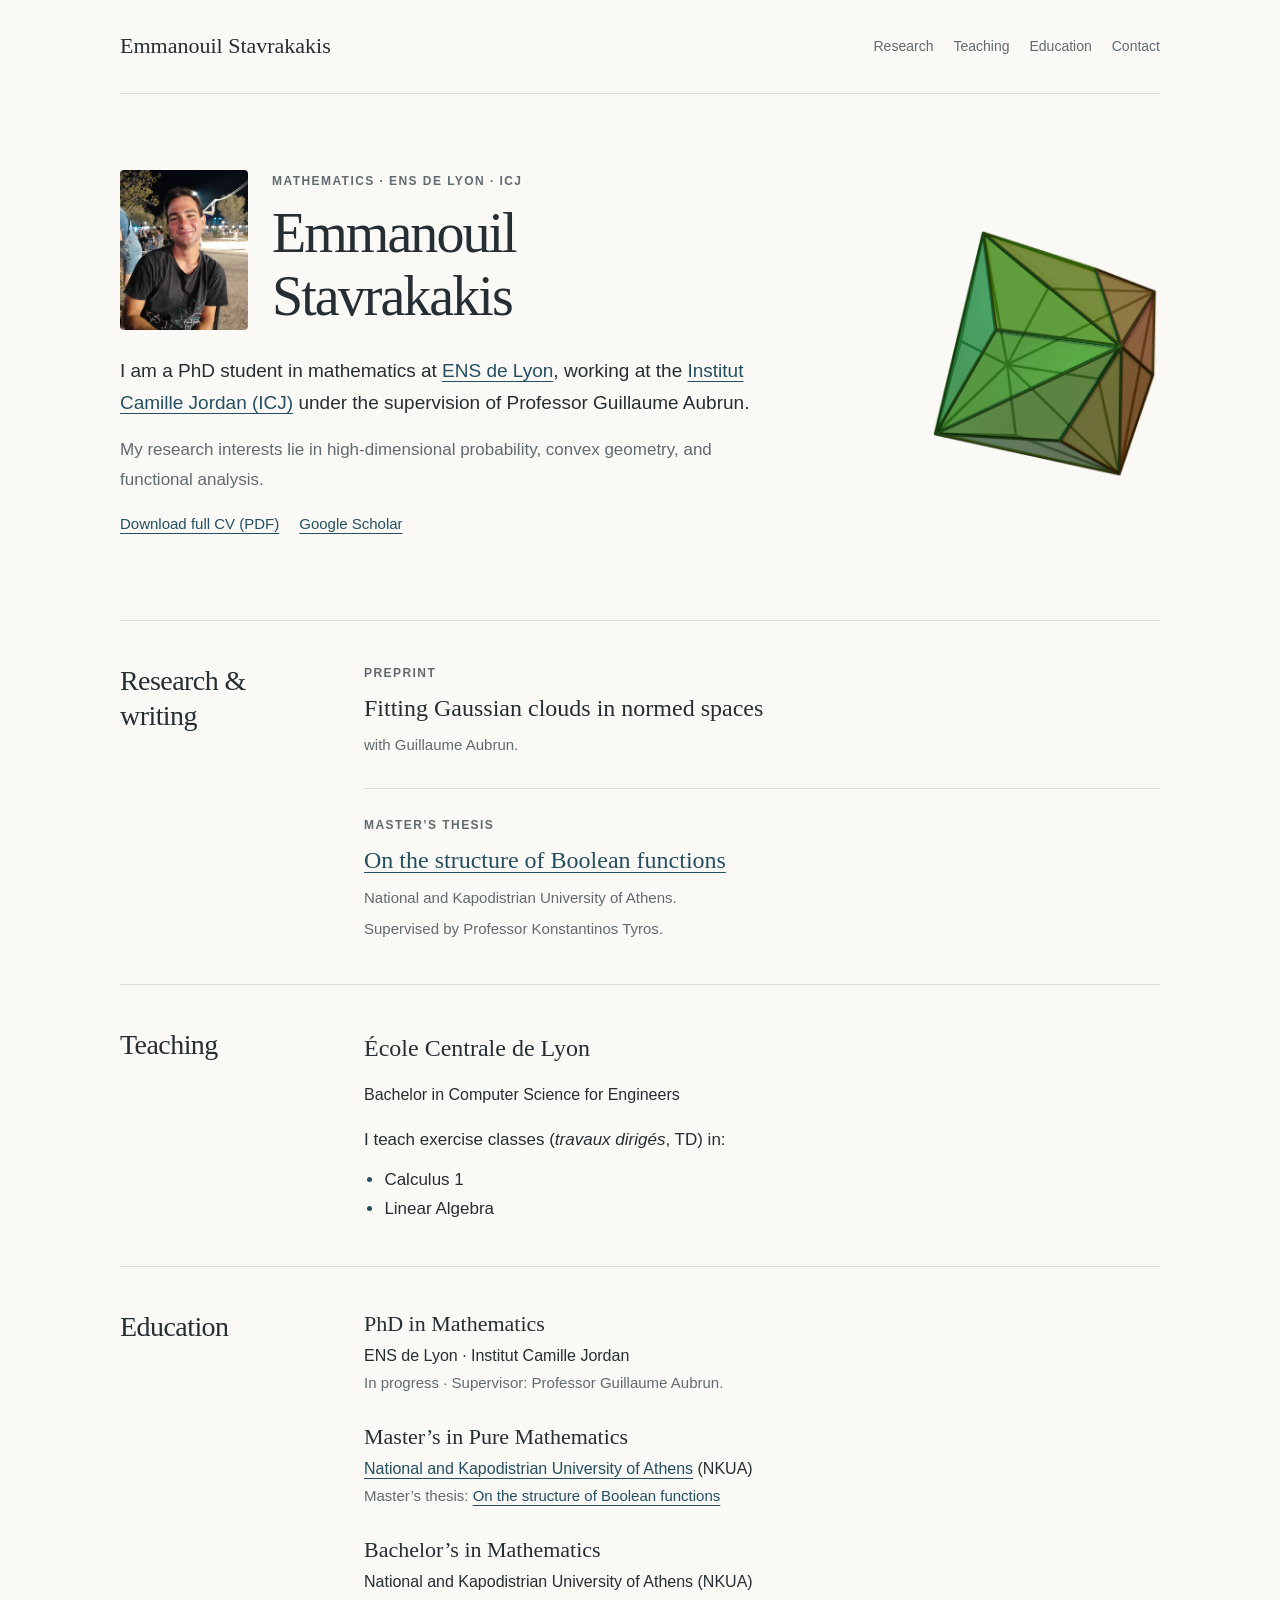
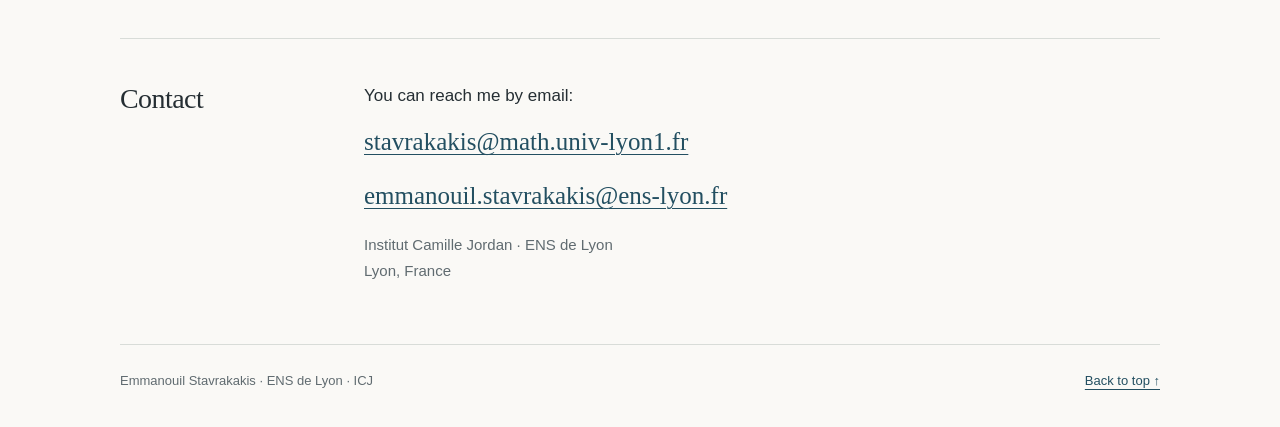
==== index.html @ c99485ba "Update index.html" ====
<!doctype html>
<html lang="en">
<head>
  <meta charset="utf-8">
  <meta name="viewport" content="width=device-width, initial-scale=1">
  <title>Emmanouil Stavrakakis | Mathematics</title>
  <meta name="description" content="Emmanouil Stavrakakis, mathematics PhD student at ENS de Lyon, working at the Institut Camille Jordan. Research in high-dimensional probability, convex geometry, and functional analysis.">
  <meta name="color-scheme" content="light">
  <style>
    :root {
      --paper: #faf9f6;
      --ink: #252e33;
      --muted: #606b70;
      --accent: #234f61;
      --line: #d8dcd8;
      --serif: Georgia, "Times New Roman", serif;
      --sans: -apple-system, BlinkMacSystemFont, "Segoe UI", sans-serif;
    }
    * { box-sizing: border-box; }
    html { scroll-padding-top: 2rem; }
    body {
      margin: 0;
      background: var(--paper);
      color: var(--ink);
      font-family: var(--sans);
      font-size: 17px;
      line-height: 1.75;
      -webkit-font-smoothing: antialiased;
    }
    a {
      color: var(--accent);
      text-decoration-thickness: 1px;
      text-underline-offset: 4px;
    }
    a:hover { text-decoration-thickness: 2px; }
    a:focus-visible { outline: 2px solid var(--accent); outline-offset: 5px; }
    ::selection { background: #dbe8e9; }
    .wrap { width: min(1040px, calc(100% - 64px)); margin-inline: auto; }
    .skip-link {
      position: absolute;
      top: 8px;
      left: 8px;
      z-index: 10;
      padding: 8px 16px;
      background: white;
      transform: translateY(-160%);
    }
    .skip-link:focus { transform: translateY(0); }
    .site-header {
      display: flex;
      align-items: center;
      justify-content: space-between;
      gap: 24px;
      padding-block: 24px;
      border-bottom: 1px solid var(--line);
    }
    .wordmark {
      font-family: var(--serif);
      font-size: 22px;
      color: var(--ink);
      text-decoration: none;
    }
    nav { display: flex; flex-wrap: wrap; gap: 4px 20px; }
    nav a {
      padding-block: 10px;
      color: var(--muted);
      font-size: 14px;
      text-decoration: none;
    }
    nav a:hover { color: var(--accent); text-decoration: underline; }
    .hero {
      display: grid;
      grid-template-columns: minmax(0, 1fr) 230px;
      align-items: center;
      gap: 64px;
      padding-block: 76px 68px;
    }
    .eyebrow, .kind {
      color: var(--muted);
      font-size: 12px;
      font-weight: 600;
      letter-spacing: .12em;
      text-transform: uppercase;
    }
    .eyebrow { margin: 0 0 10px; }
    .profile-heading {
      display: grid;
      grid-template-columns: 128px minmax(0, 1fr);
      align-items: center;
      gap: 24px;
      margin-bottom: 25px;
    }
    .portrait {
      display: block;
      width: 128px;
      height: 160px;
      object-fit: cover;
      object-position: 50% 20%;
      border-radius: 4px;
    }
    h1, h2, h3 { font-family: var(--serif); font-weight: 400; }
    h1 {
      margin: 0;
      font-size: clamp(34px, 4.8vw, 56px);
      line-height: 1.12;
      letter-spacing: -.035em;
      overflow-wrap: anywhere;
    }
    .name-line { display: block; }
    .intro { margin: 0 0 16px; max-width: 650px; font-size: 19px; line-height: 1.7; }
    .interests { margin: 0; max-width: 650px; color: var(--muted); }
    .geometry { margin: 0; text-align: center; }
    .geometry img { display: block; width: 100%; height: auto; }
    .geometry figcaption { margin-top: 14px; font-family: var(--serif); font-size: 14px; color: var(--muted); }
    .section {
      display: grid;
      grid-template-columns: 200px minmax(0, 1fr);
      gap: 44px;
      padding-block: 42px;
      border-top: 1px solid var(--line);
    }
    h2 { margin: 0; font-size: 28px; line-height: 1.25; letter-spacing: -.02em; }
    h3 { margin: 5px 0 8px; font-size: 24px; line-height: 1.35; }
    .entry + .entry { margin-top: 30px; padding-top: 26px; border-top: 1px solid var(--line); }
    .kind { display: block; margin: 0 0 8px; }
    .detail { margin: 5px 0 0; color: var(--muted); font-size: 15px; }
    .teaching-copy { margin: 14px 0 10px; }
    .course-list { margin: 0; padding-left: 1.2em; }
    .course-list li::marker { color: var(--accent); }
    .education-list { margin: 0; padding: 0; list-style: none; }
    .education-list li + li { margin-top: 26px; }
    .education-list h3 { font-size: 22px; margin-top: 0; margin-bottom: 3px; }
    .education-list p { margin: 0; }
    .institution { font-size: 16px; }
    .email { font-size: clamp(19px, 3vw, 25px); font-family: var(--serif); overflow-wrap: anywhere; }
    .contact-text { margin: 0 0 10px; }
    .contact-emails { margin: 0; padding: 0; list-style: none; }
    .contact-emails li + li { margin-top: 10px; }
    .location { margin: 14px 0 0; font-size: 15px; color: var(--muted); }
    .extra-links { display: flex; flex-wrap: wrap; gap: 20px; margin-top: 16px; font-size: 15px; }
    footer {
      display: flex;
      flex-wrap: wrap;
      justify-content: space-between;
      gap: 12px;
      margin-top: 18px;
      padding-block: 25px 34px;
      border-top: 1px solid var(--line);
      font-size: 13px;
      color: var(--muted);
    }
    footer p { margin: 0; }
    @media (max-width: 760px) {
      .hero { gap: 28px; grid-template-columns: minmax(0, 1fr) 160px; padding-block: 50px; }
      .profile-heading { grid-template-columns: 104px minmax(0, 1fr); gap: 18px; }
      .portrait { width: 104px; height: 132px; }
      .section { grid-template-columns: 155px minmax(0, 1fr); gap: 28px; }
    }
    @media (max-width: 580px) {
      .wrap { width: calc(100% - 40px); }
      .site-header { align-items: flex-start; flex-direction: column; gap: 5px; padding-block: 20px 12px; }
      nav { gap: 0 22px; }
      .hero { grid-template-columns: 1fr; gap: 26px; padding-block: 42px; }
      .profile-heading { grid-template-columns: 96px minmax(0, 1fr); gap: 16px; }
      .portrait { width: 96px; height: 120px; }
      h1 { font-size: clamp(27px, 6.7vw, 34px); }
      .geometry { width: 160px; justify-self: center; }
      .intro { font-size: 18px; }
      .section { grid-template-columns: 1fr; gap: 24px; padding-block: 32px; }
      h2 { font-size: 27px; }
      h3 { font-size: 23px; }
    }
    @media print {
      body { background: white; font-size: 11pt; }
      .wrap { width: 100%; }
      nav, .geometry, .skip-link, footer { display: none; }
      .site-header { padding-block: 0 12px; }
      .hero { display: block; padding-block: 24px; }
      h1 { font-size: 30pt; }
      .intro { font-size: 12pt; }
      .section { padding-block: 20px; grid-template-columns: 150px minmax(0, 1fr); gap: 20px; }
      .entry, .education-list li { break-inside: avoid; }
      a { color: inherit; }
    }
  </style>
</head>
<body>
  <a class="skip-link" href="#main">Skip to content</a>
  <div class="wrap">
    <header class="site-header">
      <a class="wordmark" href="#about">Emmanouil Stavrakakis</a>
      <nav aria-label="Main navigation">
        <a href="#research">Research</a>
        <a href="#teaching">Teaching</a>
        <a href="#education">Education</a>
        <a href="#contact">Contact</a>
      </nav>
    </header>

    <main id="main">
      <!-- ABOUT -->
      <section class="hero" id="about" aria-labelledby="name">
        <div>
          <div class="profile-heading">
            <img class="portrait" src="[data-uri]" width="128" height="160" alt="Portrait of Emmanouil Stavrakakis">
            <div>
              <p class="eyebrow">Mathematics · ENS de Lyon · ICJ</p>
              <h1 id="name"><span class="name-line">Emmanouil</span> <span class="name-line">Stavrakakis</span></h1>
            </div>
          </div>
          <p class="intro">
            I am a PhD student in mathematics at
            <a href="https://www.ens-lyon.fr/en/">ENS de Lyon</a>, working at the
            <a href="https://math.univ-lyon1.fr/icj/">Institut Camille Jordan (ICJ)</a>
            under the supervision of Professor Guillaume Aubrun.
          </p>
          <p class="interests">
            My research interests lie in high-dimensional probability,
            convex geometry, and functional analysis.
          </p>
          <p class="extra-links">
            <a href="[data-uri]" download="Emmanouil-Stavrakakis-CV.pdf" type="application/pdf">Download full CV (PDF)</a>
            <a href="https://scholar.google.com/citations?user=XRayWN0AAAAJ&amp;hl=en">Google Scholar</a>
          </p>
        </div>

        <!-- The supplied image is embedded so no separate image file is needed. -->
        <figure class="geometry">
          <img src="[data-uri]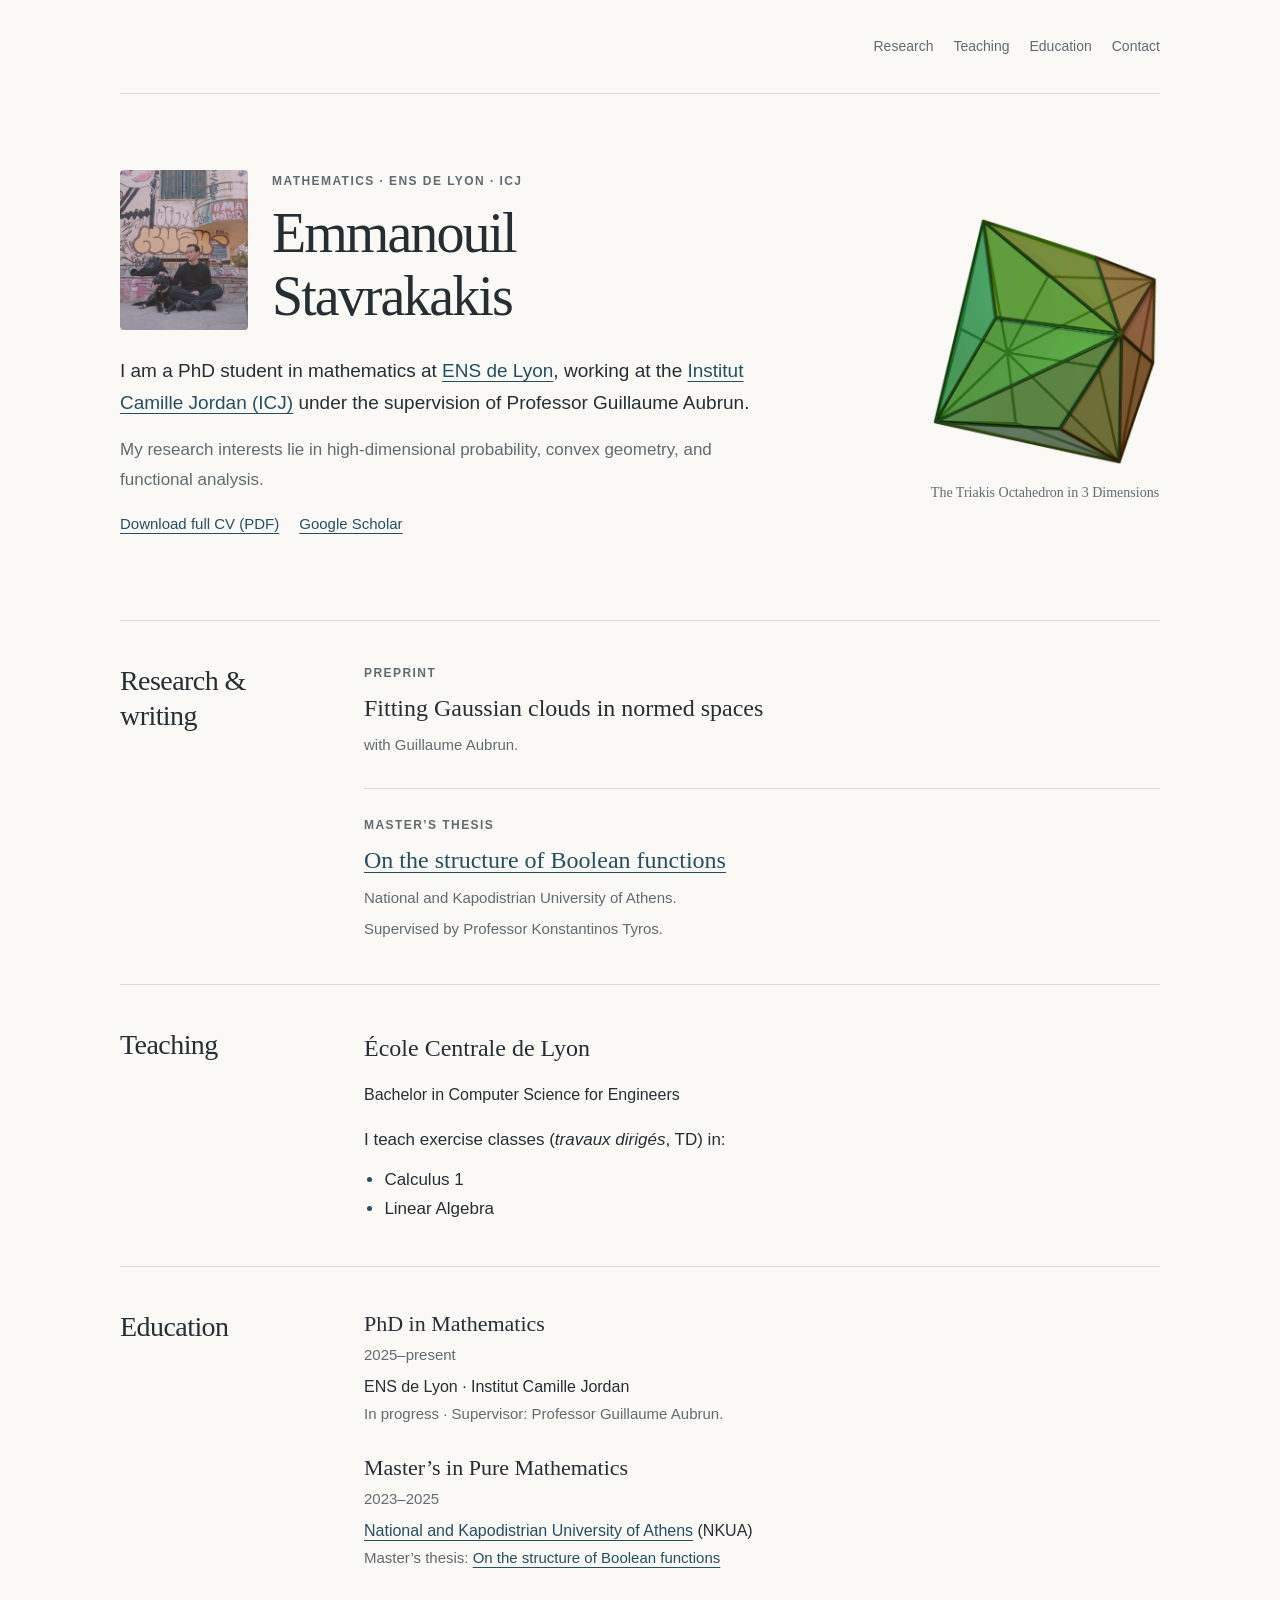
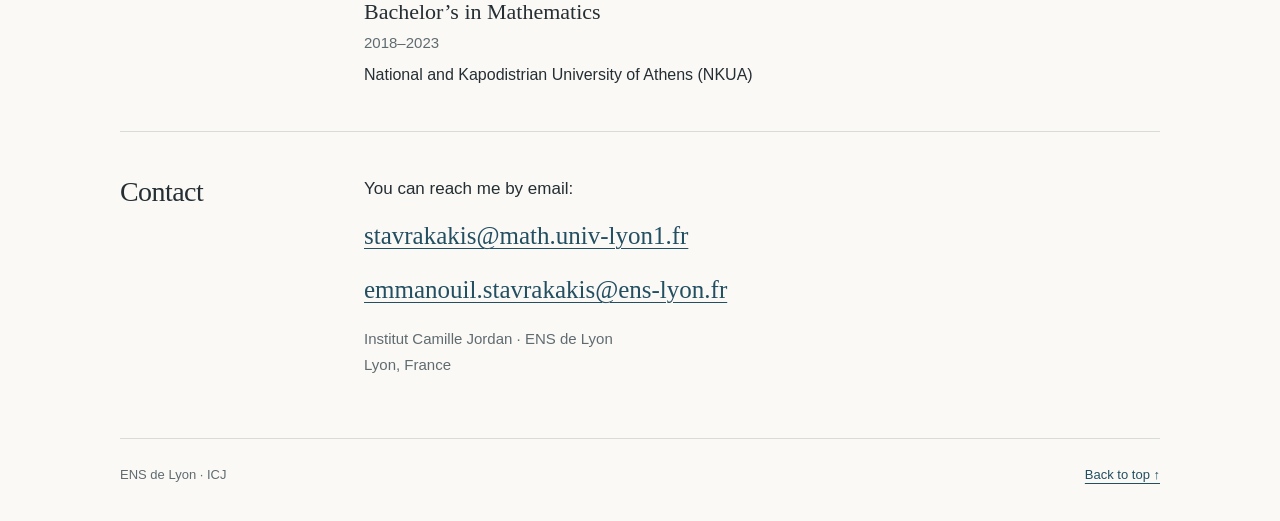
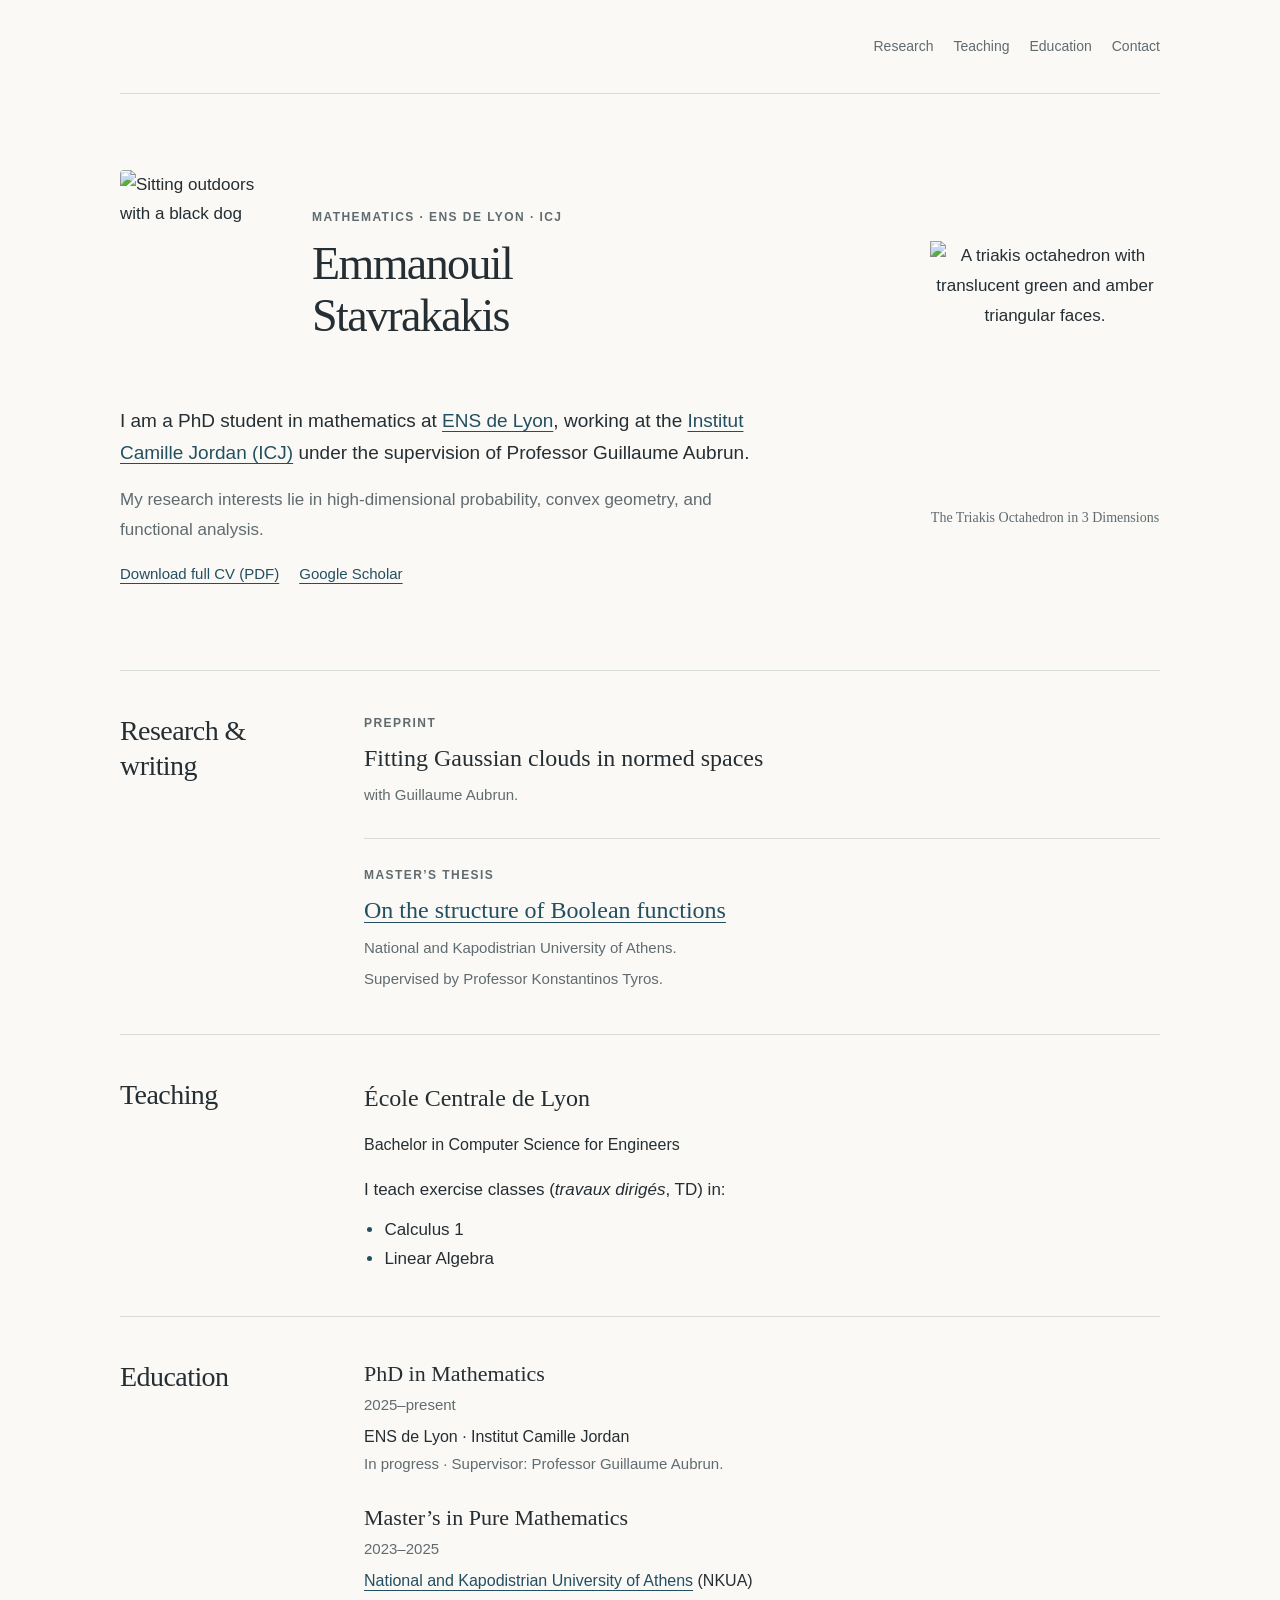
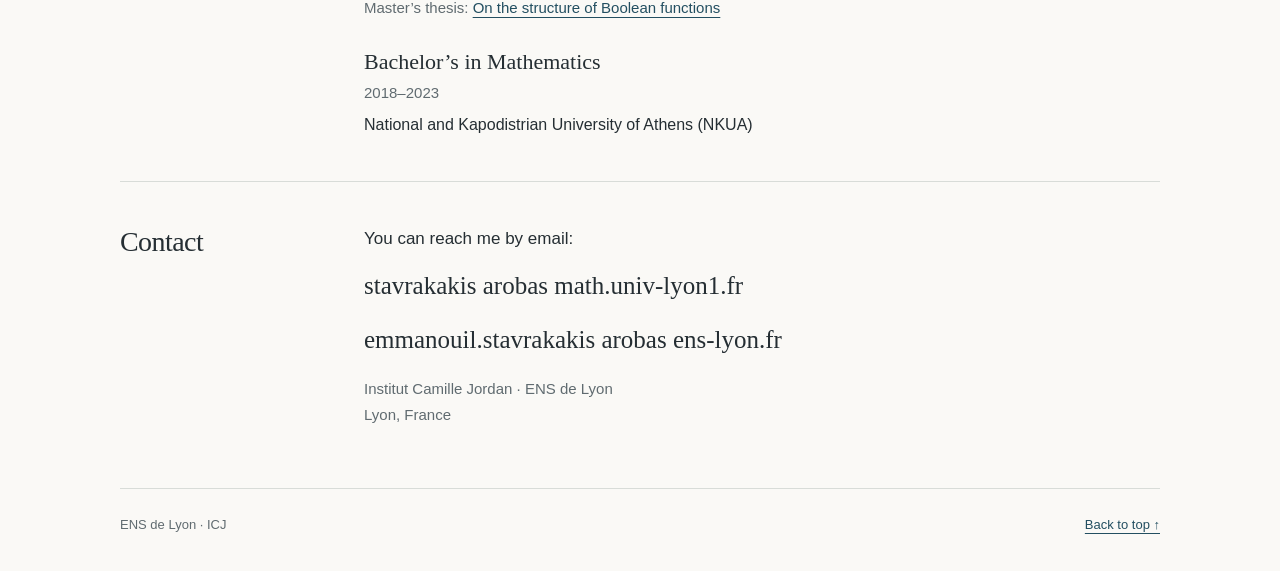
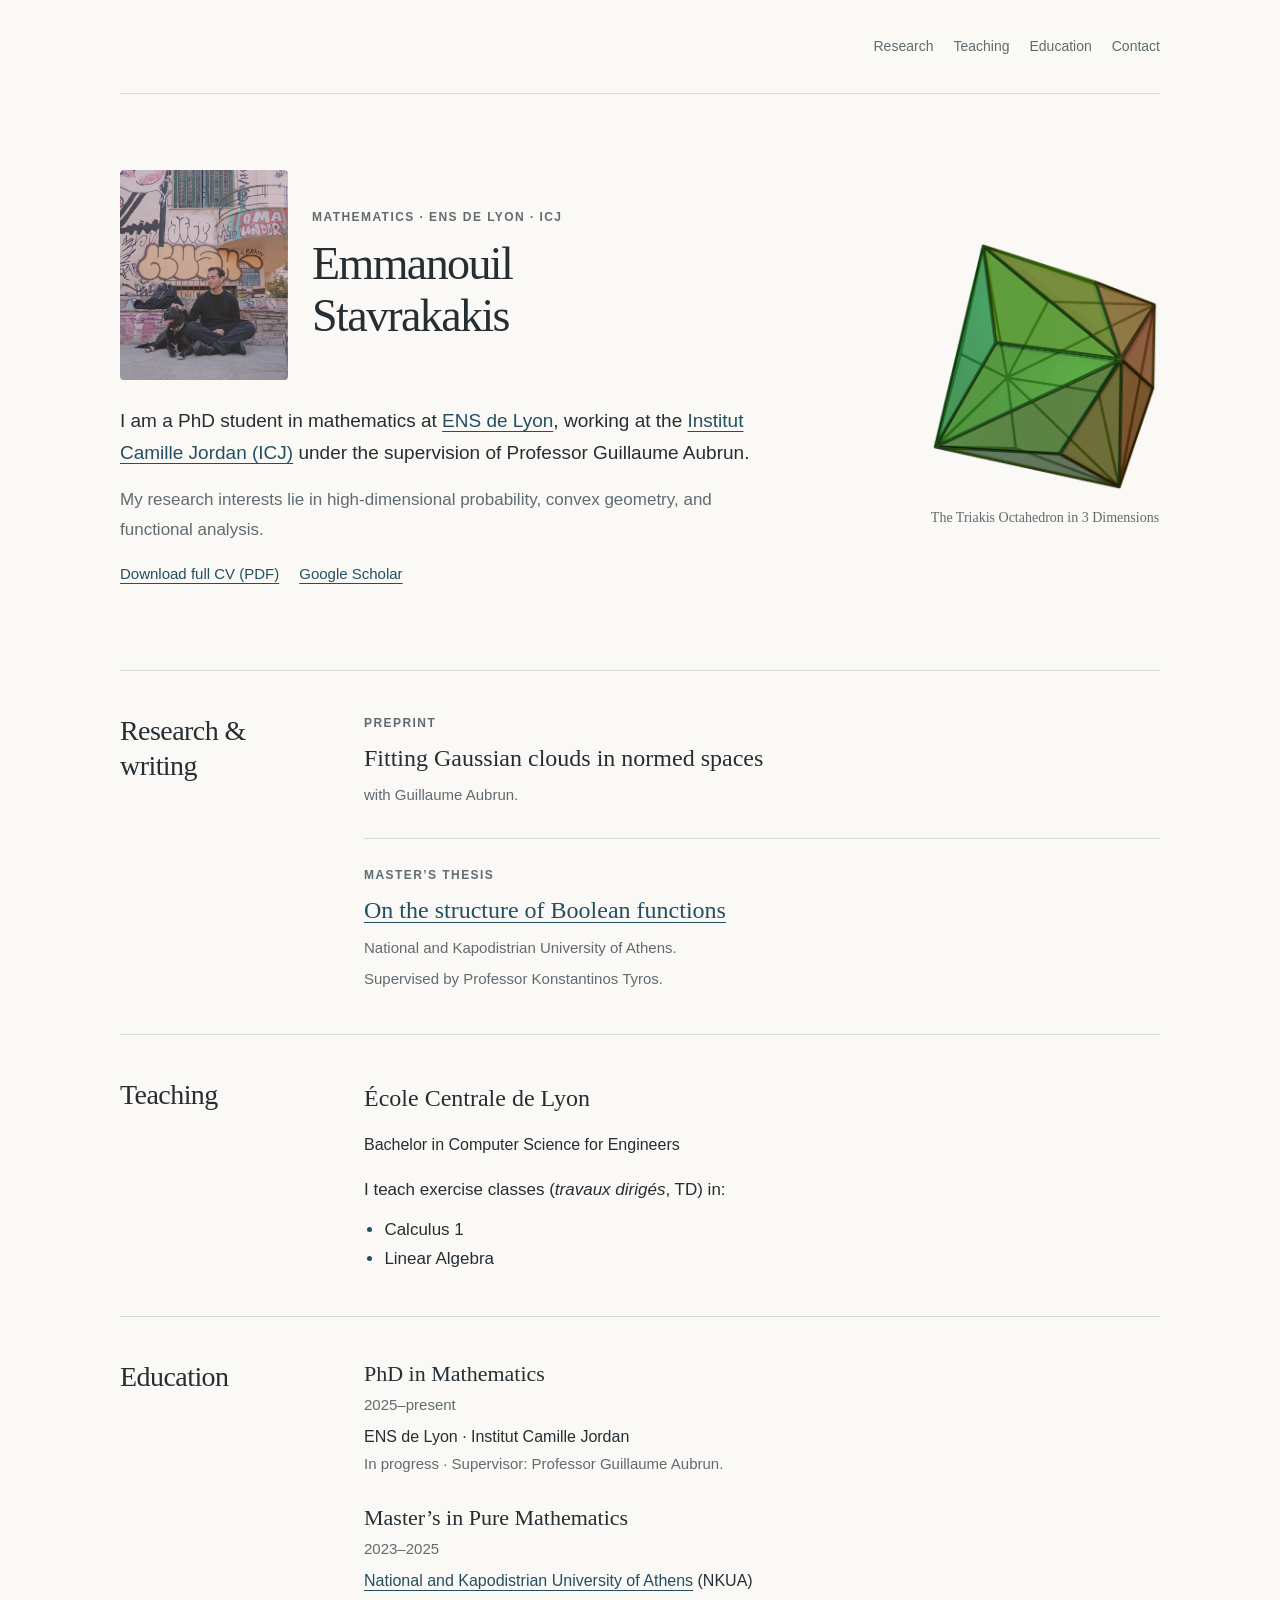
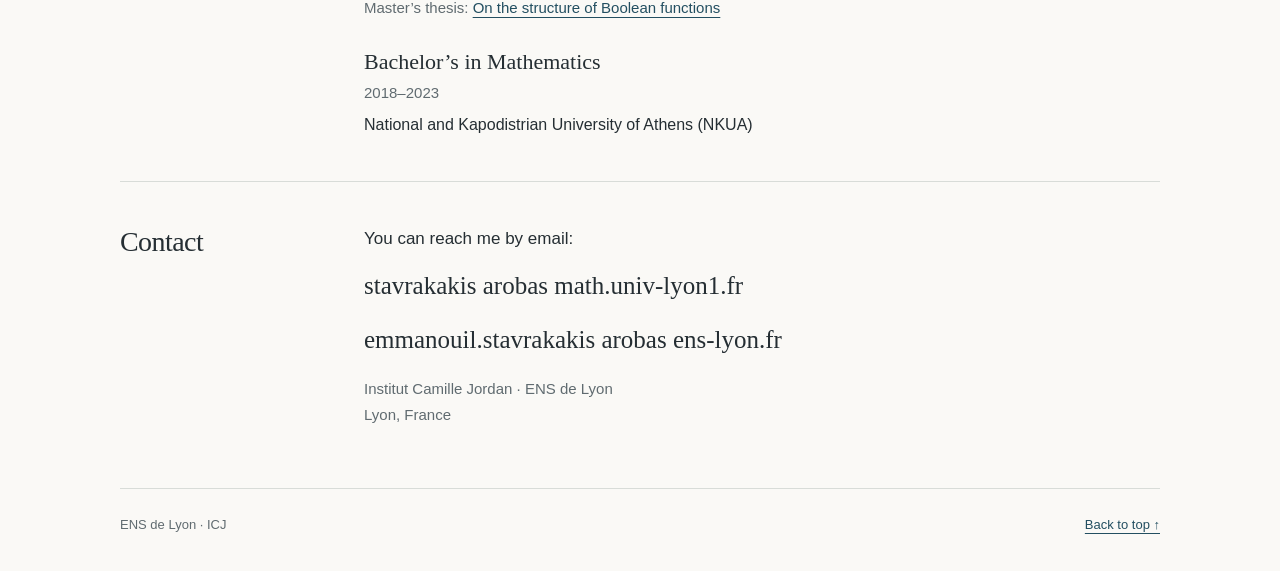
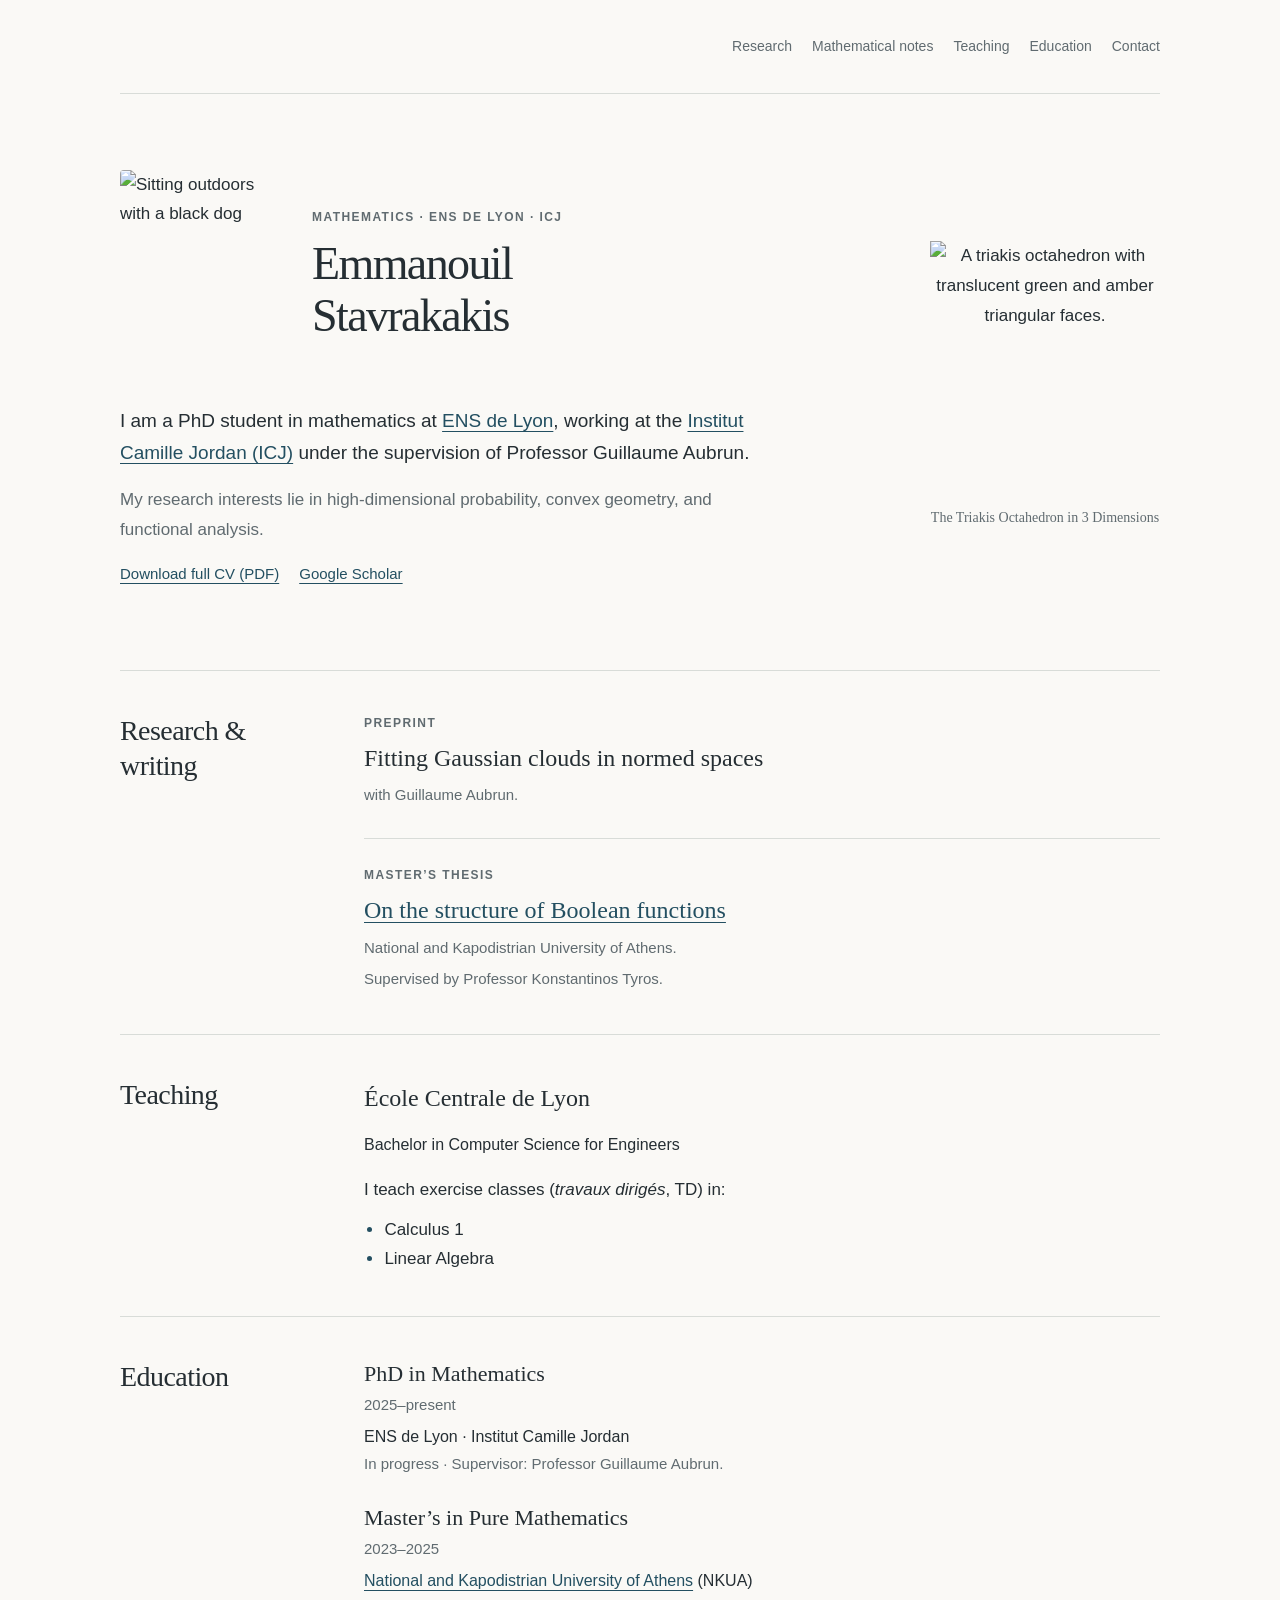
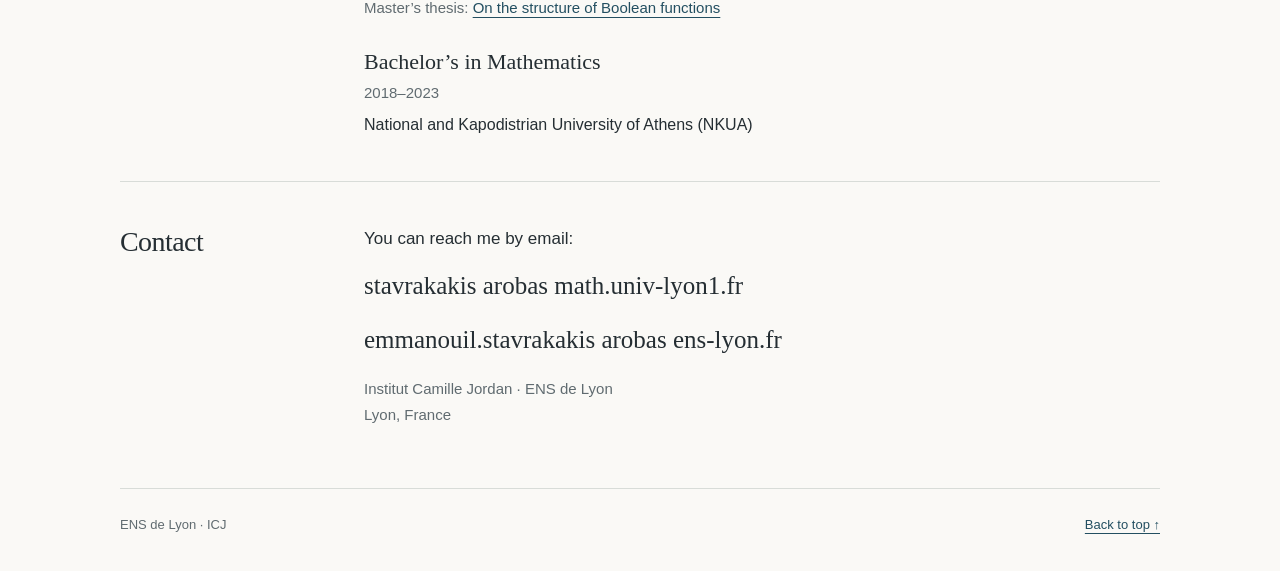
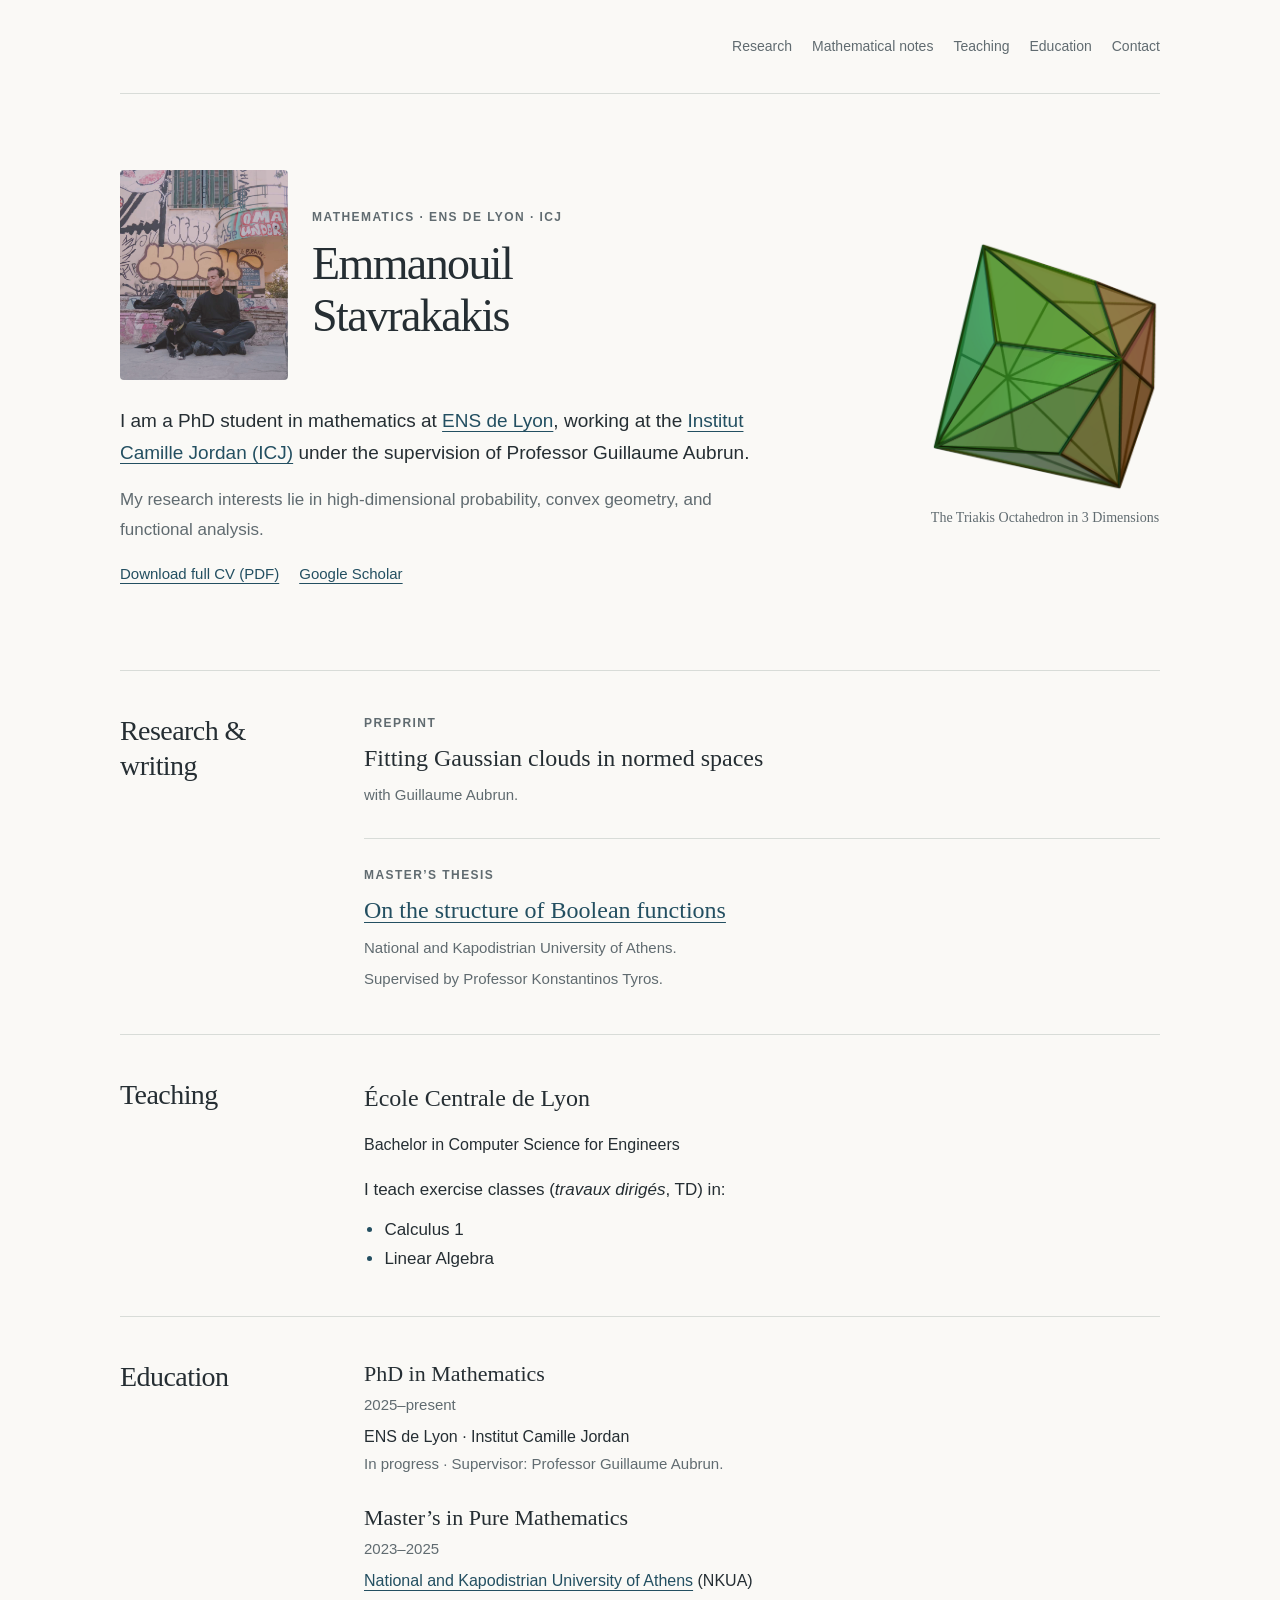
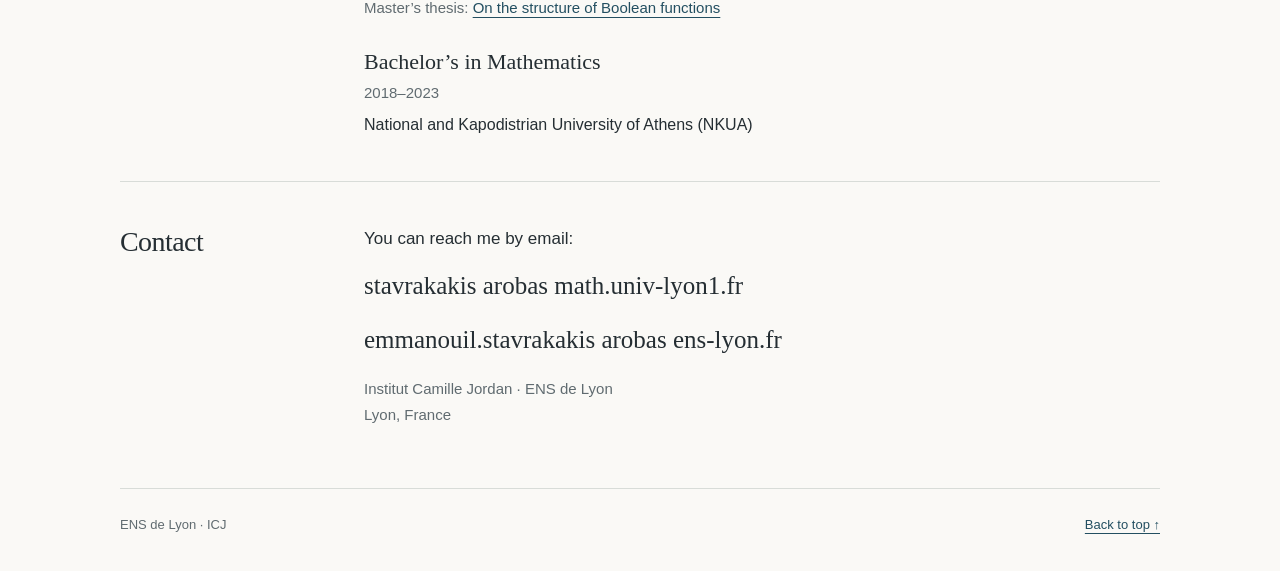
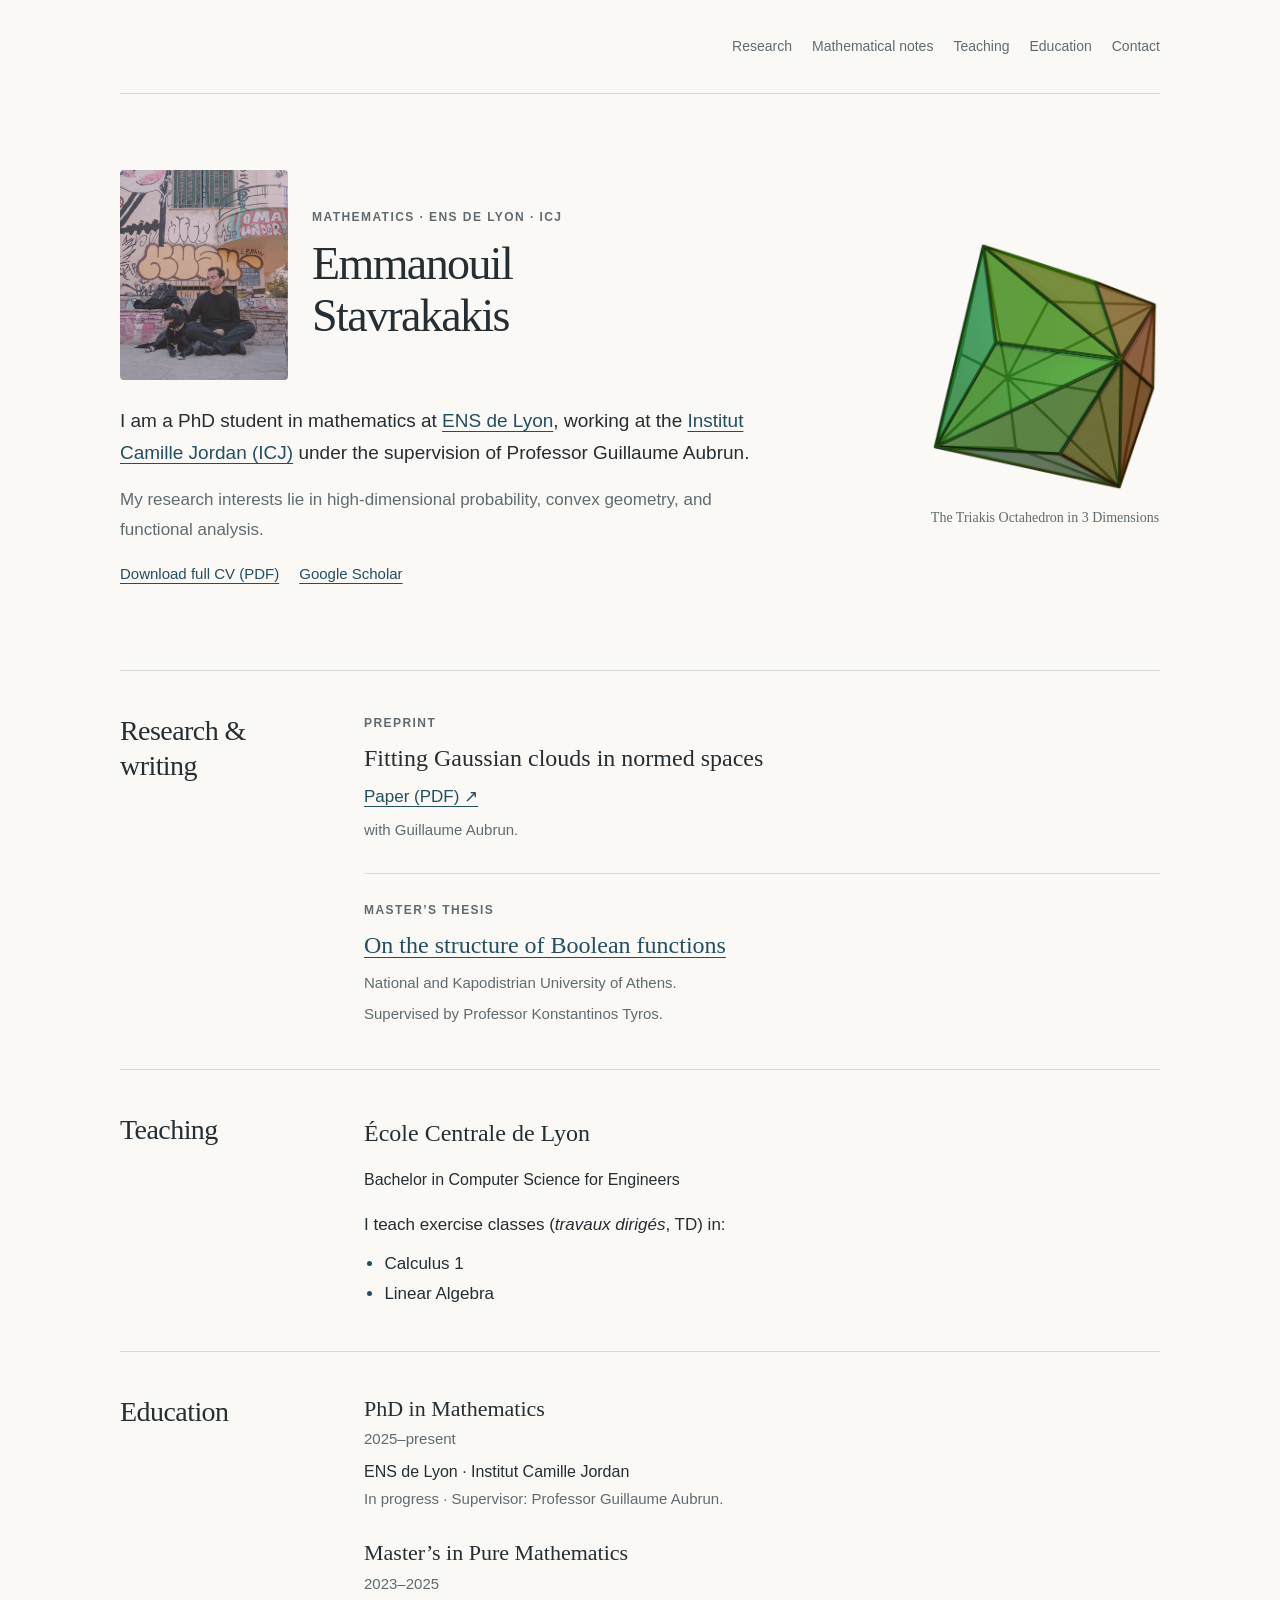
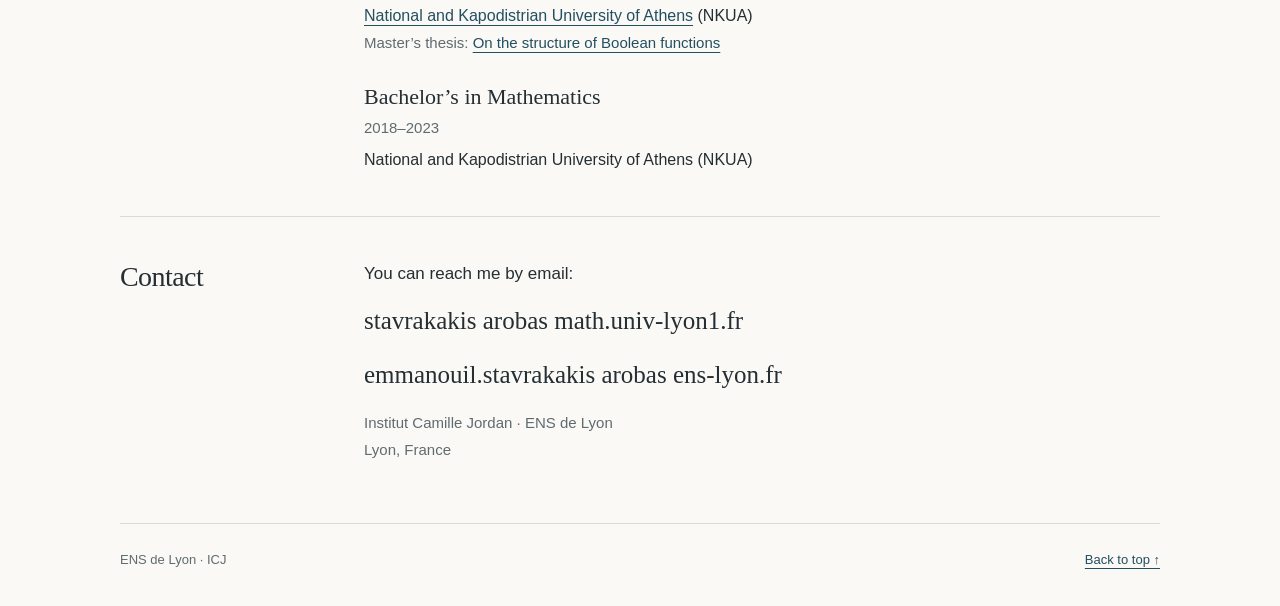
